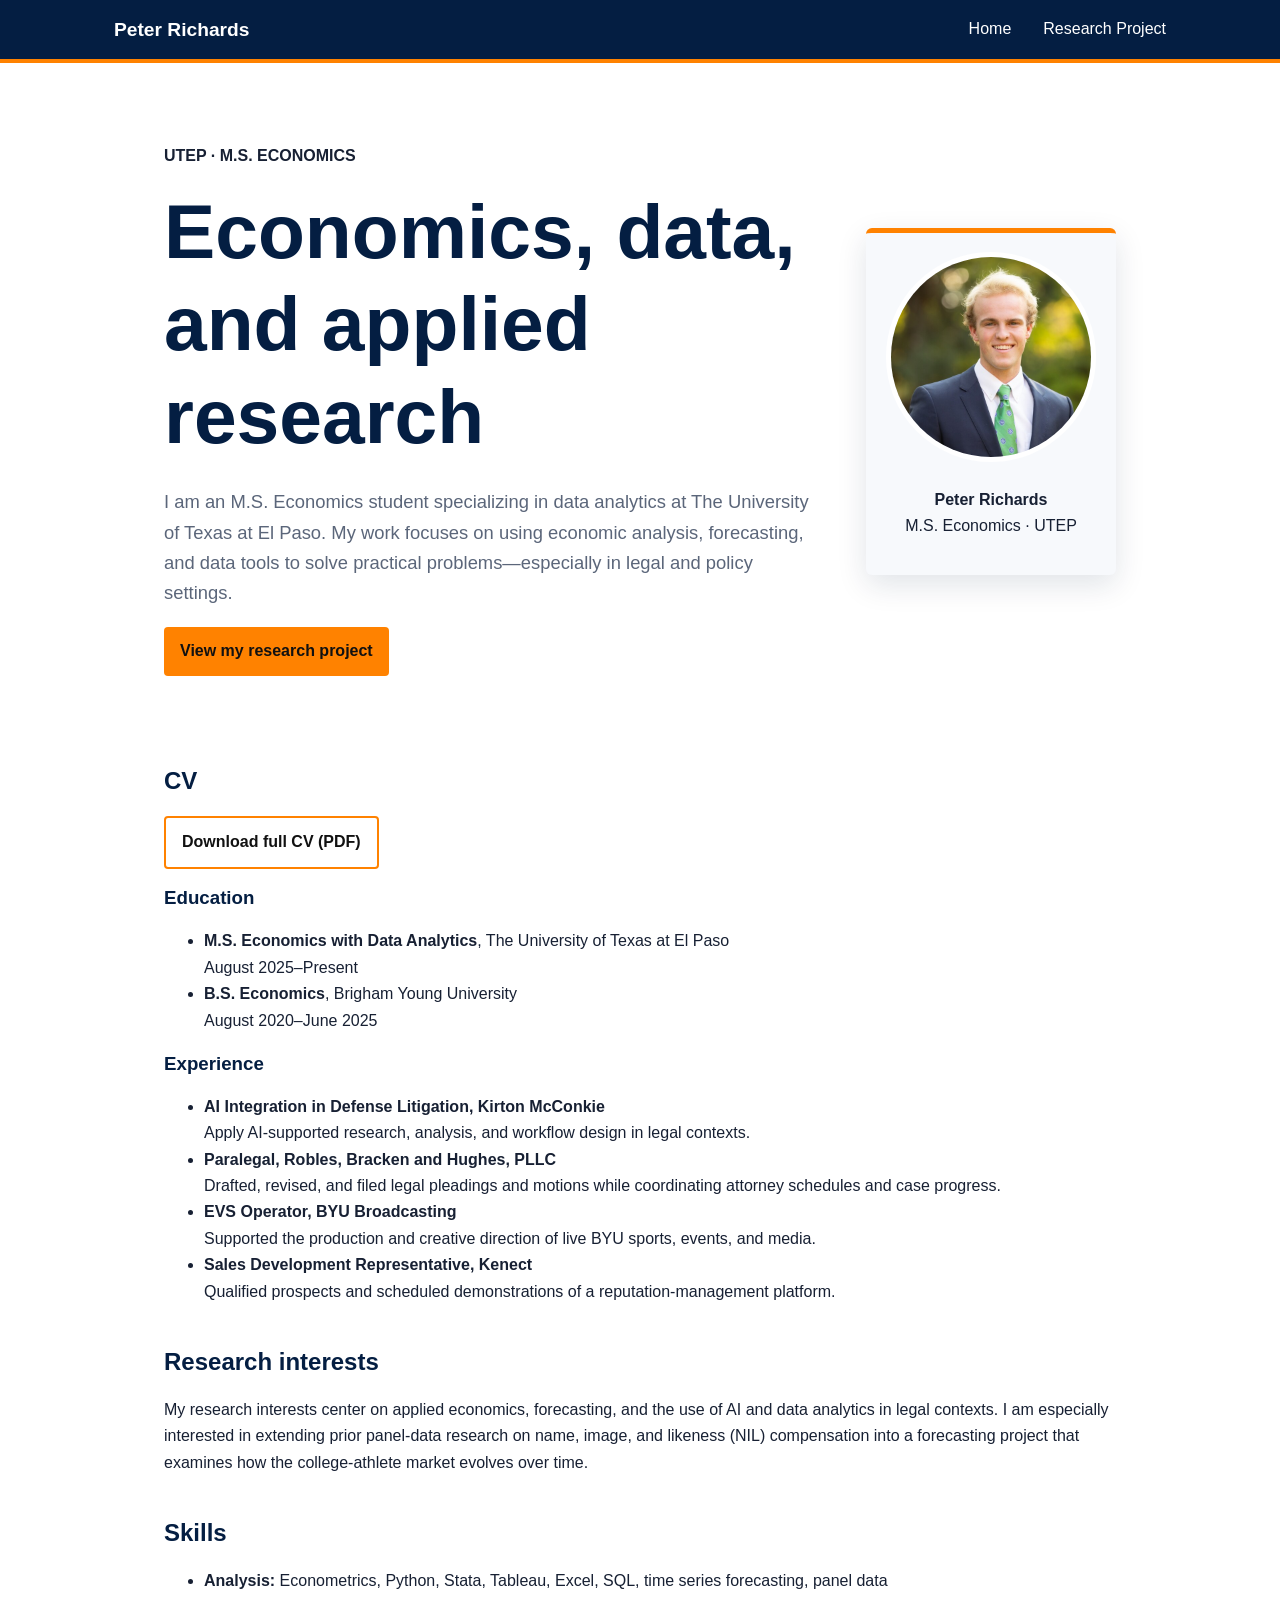
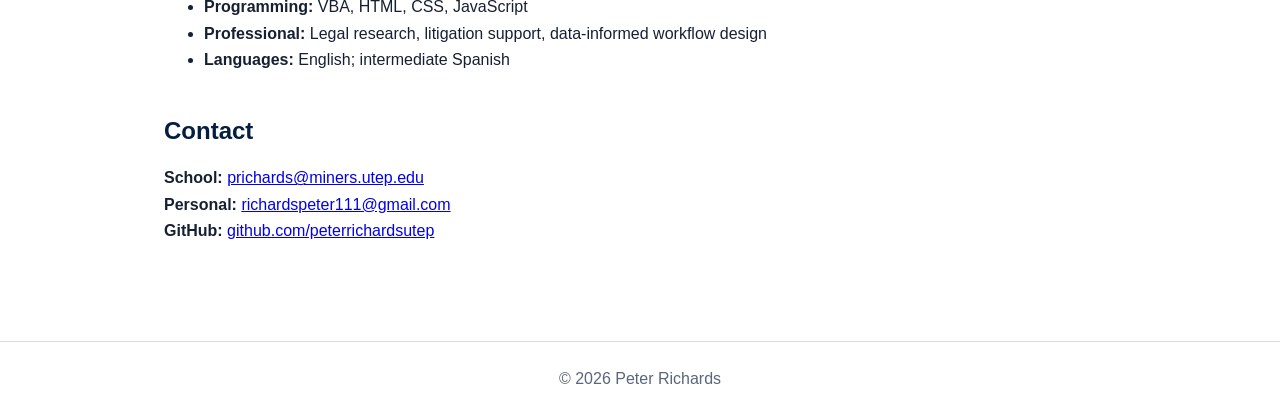
==== docs/index.html @ de804216 "Complete ECON 5371 Lab 0 personal website" ====
<!doctype html>
<html lang="en">
<head>
  <meta charset="utf-8"><meta name="viewport" content="width=device-width,initial-scale=1">
  <title>Peter Richards | Economics &amp; Data Analytics</title>
  <meta name="description" content="Peter Richards — UTEP economics graduate student focused on forecasting, data analytics, and AI in legal contexts.">
  <link rel="icon" href="favicon.svg"><link rel="stylesheet" href="styles.css">
</head>
<body>
<nav><div class="nav"><a class="brand" href="index.html">Peter Richards</a><a href="index.html">Home</a><a href="project.html">Research Project</a></div></nav>
<main class="page">
  <section class="hero">
    <div><p><strong>UTEP · M.S. ECONOMICS</strong></p><h1>Economics, data, and applied research</h1>
    <p class="lead">I am an M.S. Economics student specializing in data analytics at The University of Texas at El Paso. My work focuses on using economic analysis, forecasting, and data tools to solve practical problems—especially in legal and policy settings.</p>
    <a class="button" href="project.html">View my research project</a></div>
    <aside class="card"><img class="headshot" src="headshot.jpg" alt="Peter Richards"><p><strong>Peter Richards</strong><br>M.S. Economics · UTEP</p></aside>
  </section>
  <h2>CV</h2><p><a class="button outline" href="cv.pdf">Download full CV (PDF)</a></p>
  <h3>Education</h3><ul><li><strong>M.S. Economics with Data Analytics</strong>, The University of Texas at El Paso<br>August 2025–Present</li><li><strong>B.S. Economics</strong>, Brigham Young University<br>August 2020–June 2025</li></ul>
  <h3>Experience</h3><ul><li><strong>AI Integration in Defense Litigation, Kirton McConkie</strong><br>Apply AI-supported research, analysis, and workflow design in legal contexts.</li><li><strong>Paralegal, Robles, Bracken and Hughes, PLLC</strong><br>Drafted, revised, and filed legal pleadings and motions while coordinating attorney schedules and case progress.</li><li><strong>EVS Operator, BYU Broadcasting</strong><br>Supported the production and creative direction of live BYU sports, events, and media.</li><li><strong>Sales Development Representative, Kenect</strong><br>Qualified prospects and scheduled demonstrations of a reputation-management platform.</li></ul>
  <h2>Research interests</h2><p>My research interests center on applied economics, forecasting, and the use of AI and data analytics in legal contexts. I am especially interested in extending prior panel-data research on name, image, and likeness (NIL) compensation into a forecasting project that examines how the college-athlete market evolves over time.</p>
  <h2>Skills</h2><ul><li><strong>Analysis:</strong> Econometrics, Python, Stata, Tableau, Excel, SQL, time series forecasting, panel data</li><li><strong>Programming:</strong> VBA, HTML, CSS, JavaScript</li><li><strong>Professional:</strong> Legal research, litigation support, data-informed workflow design</li><li><strong>Languages:</strong> English; intermediate Spanish</li></ul>
  <h2>Contact</h2><p><strong>School:</strong> <a href="mailto:prichards@miners.utep.edu">prichards@miners.utep.edu</a><br><strong>Personal:</strong> <a href="mailto:richardspeter111@gmail.com">richardspeter111@gmail.com</a><br><strong>GitHub:</strong> <a href="https://github.com/peterrichardsutep">github.com/peterrichardsutep</a></p>
</main><footer>© 2026 Peter Richards</footer>
</body></html>
---- docs/styles.css ----
:root{--blue:#041e42;--orange:#ff8200;--ink:#172033;--muted:#5b667a;--paper:#f7f9fc}*{box-sizing:border-box}body{margin:0;color:var(--ink);font-family:Arial,Helvetica,sans-serif;line-height:1.65}nav{background:var(--blue);border-bottom:4px solid var(--orange)}.nav{max-width:1100px;margin:auto;padding:.85rem 1.5rem;display:flex;gap:2rem;align-items:center}.brand{font-weight:700;font-size:1.2rem;margin-right:auto}.nav a{color:#fff;text-decoration:none}.nav a:hover{text-decoration:underline}.page{max-width:1000px;margin:auto;padding:2rem 1.5rem 5rem}h1,h2,h3{color:var(--blue);line-height:1.2}h1{font-size:2.7rem;border-bottom:3px solid var(--orange);padding-bottom:.45rem}h2{margin-top:2.7rem}.hero{display:grid;grid-template-columns:1fr 250px;gap:3rem;align-items:center;padding:2rem 0 3rem}.hero h1{font-size:clamp(2.6rem,6vw,4.8rem);border:0;margin:.4rem 0}.lead{font-size:1.15rem;color:var(--muted)}.card{background:var(--paper);border-top:5px solid var(--orange);border-radius:6px;padding:1.2rem;text-align:center;box-shadow:0 10px 30px #041e421f}.headshot{width:100%;max-width:210px;aspect-ratio:1;border-radius:50%;object-fit:cover;border:5px solid #fff}.button{display:inline-block;background:var(--orange);color:#111;padding:.7rem 1rem;border-radius:4px;text-decoration:none;font-weight:700}.button:hover{background:var(--blue);color:#fff}.outline{background:#fff;border:2px solid var(--orange)}.project{background:linear-gradient(135deg,var(--blue),#123d72);color:#fff;padding:2.4rem;border-left:8px solid var(--orange);margin:1rem 0 2rem}.project h1,.project h2,.project h3{color:#fff;border:0;margin-top:.4rem}footer{border-top:1px solid #d8dee8;color:var(--muted);padding:1.5rem;text-align:center}@media(max-width:720px){.hero{grid-template-columns:1fr}.card{max-width:270px}.nav{gap:1rem;flex-wrap:wrap}}
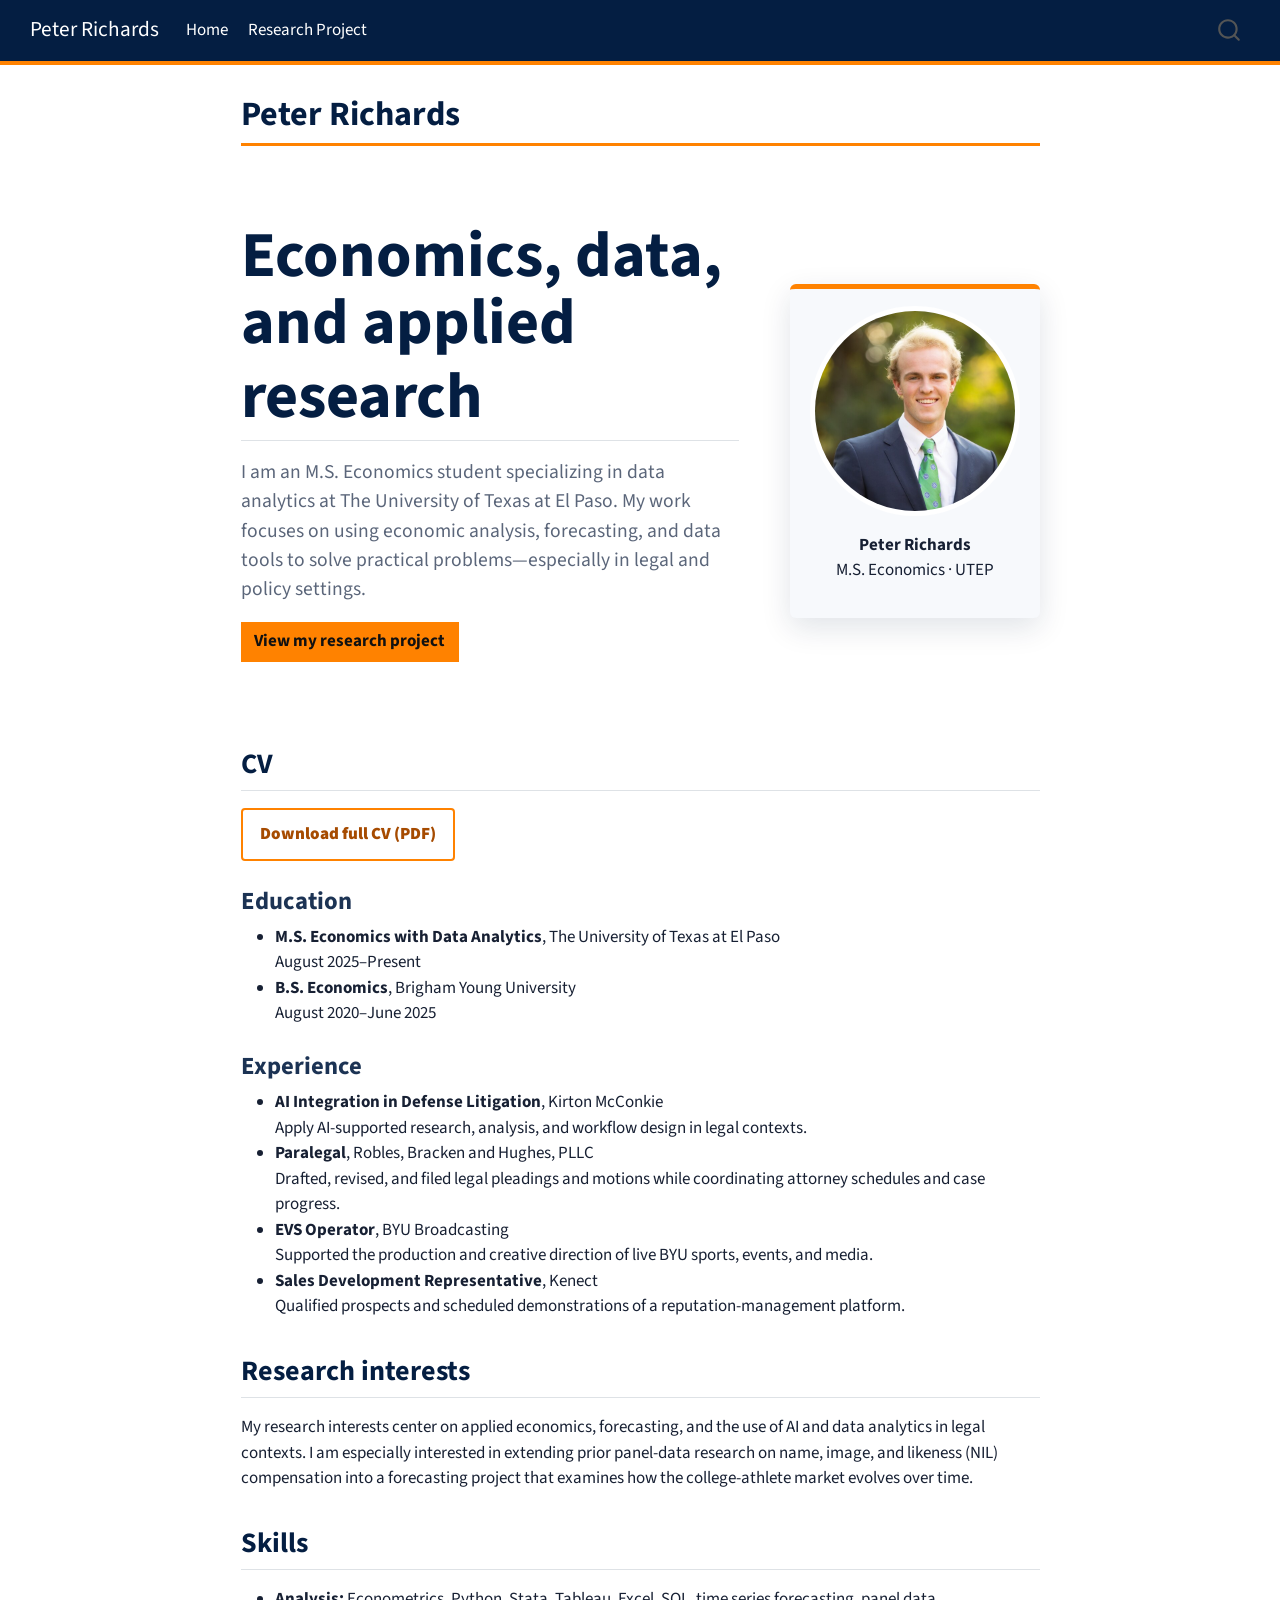
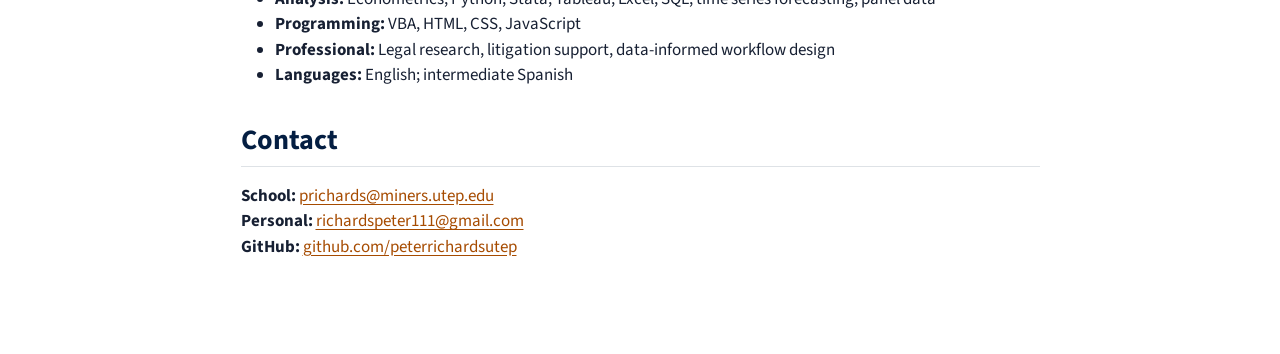
==== commit b7bbe5b4: "Render final Lab 0 website" ====
--- a/docs/index.html
+++ b/docs/index.html
@@ -1,25 +1,607 @@
-<!doctype html>
-<html lang="en">
-<head>
-  <meta charset="utf-8"><meta name="viewport" content="width=device-width,initial-scale=1">
-  <title>Peter Richards | Economics &amp; Data Analytics</title>
-  <meta name="description" content="Peter Richards — UTEP economics graduate student focused on forecasting, data analytics, and AI in legal contexts.">
-  <link rel="icon" href="favicon.svg"><link rel="stylesheet" href="styles.css">
+<!DOCTYPE html>
+<html xmlns="http://www.w3.org/1999/xhtml" lang="en" xml:lang="en"><head>
+
+<meta charset="utf-8">
+<meta name="generator" content="quarto-1.10.18">
+
+<meta name="viewport" content="width=device-width, initial-scale=1.0, user-scalable=yes">
+
+
+<title>Peter Richards | Economics &amp; Data Analytics – Peter Richards</title>
+<style>
+/* Default styles provided by pandoc.
+** See https://pandoc.org/MANUAL.html#variables-for-html for config info.
+*/
+span.smallcaps{font-variant: small-caps;}
+div.columns{display: flex; gap: 1.5em;}
+div.column{flex: auto;}
+@media screen {
+div.columns{gap: min(4vw, 1.5em);}
+div.column{overflow-x: auto;}
+}
+div.hanging-indent{margin-left: 1.5em; text-indent: -1.5em;}
+ul.task-list{list-style: none;}
+ul.task-list li input[type="checkbox"] {
+  width: 0.8em;
+  margin: 0 0.8em 0.2em -1em; /* quarto-specific, see https://github.com/quarto-dev/quarto-cli/issues/4556 */ 
+  vertical-align: middle;
+}
+</style>
+
+
+<script src="site_libs/quarto-nav/quarto-nav.js"></script>
+<script src="site_libs/quarto-nav/headroom.min.js"></script>
+<script src="site_libs/clipboard/clipboard.min.js"></script>
+<script src="site_libs/quarto-search/autocomplete.umd.js"></script>
+<script src="site_libs/quarto-search/fuse.min.js"></script>
+<script src="site_libs/quarto-search/quarto-search.js"></script>
+<meta name="quarto:offset" content="./">
+<link href="./images/favicon.svg" rel="icon" type="image/svg+xml">
+<script src="site_libs/quarto-html/quarto.js" type="module"></script>
+<script src="site_libs/quarto-html/tabsets/tabsets.js" type="module"></script>
+<script src="site_libs/quarto-html/popper.min.js"></script>
+<script src="site_libs/quarto-html/tippy.umd.min.js"></script>
+<script src="site_libs/quarto-html/anchor.min.js"></script>
+<link href="site_libs/quarto-html/tippy.css" rel="stylesheet">
+<link href="site_libs/quarto-html/quarto-syntax-highlighting-64a204ab8560d761af7679ceaba22944.css" rel="stylesheet" id="quarto-text-highlighting-styles">
+<script src="site_libs/bootstrap/bootstrap.min.js"></script>
+<link href="site_libs/bootstrap/bootstrap-icons.css" rel="stylesheet">
+<link href="site_libs/bootstrap/bootstrap-172ba59bd5e0b52282274ba0c0cc16fc.min.css" rel="stylesheet" append-hash="true" id="quarto-bootstrap" data-mode="light">
+<script id="quarto-search-options" type="application/json">{
+  "location": "navbar",
+  "copy-button": false,
+  "collapse-after": 3,
+  "panel-placement": "end",
+  "type": "overlay",
+  "limit": 50,
+  "keyboard-shortcut": [
+    "f",
+    "/",
+    "s"
+  ],
+  "show-item-context": false,
+  "language": {
+    "search-no-results-text": "No results",
+    "search-matching-documents-text": "matching documents",
+    "search-copy-link-title": "Copy link to search",
+    "search-hide-matches-text": "Hide additional matches",
+    "search-more-match-text": "more match in this document",
+    "search-more-matches-text": "more matches in this document",
+    "search-clear-button-title": "Clear",
+    "search-text-placeholder": "",
+    "search-detached-cancel-button-title": "Cancel",
+    "search-submit-button-title": "Submit",
+    "search-label": "Search"
+  }
+}</script>
+
+
+<link rel="stylesheet" href="styles.css">
 </head>
-<body>
-<nav><div class="nav"><a class="brand" href="index.html">Peter Richards</a><a href="index.html">Home</a><a href="project.html">Research Project</a></div></nav>
-<main class="page">
-  <section class="hero">
-    <div><p><strong>UTEP · M.S. ECONOMICS</strong></p><h1>Economics, data, and applied research</h1>
-    <p class="lead">I am an M.S. Economics student specializing in data analytics at The University of Texas at El Paso. My work focuses on using economic analysis, forecasting, and data tools to solve practical problems—especially in legal and policy settings.</p>
-    <a class="button" href="project.html">View my research project</a></div>
-    <aside class="card"><img class="headshot" src="headshot.jpg" alt="Peter Richards"><p><strong>Peter Richards</strong><br>M.S. Economics · UTEP</p></aside>
-  </section>
-  <h2>CV</h2><p><a class="button outline" href="cv.pdf">Download full CV (PDF)</a></p>
-  <h3>Education</h3><ul><li><strong>M.S. Economics with Data Analytics</strong>, The University of Texas at El Paso<br>August 2025–Present</li><li><strong>B.S. Economics</strong>, Brigham Young University<br>August 2020–June 2025</li></ul>
-  <h3>Experience</h3><ul><li><strong>AI Integration in Defense Litigation, Kirton McConkie</strong><br>Apply AI-supported research, analysis, and workflow design in legal contexts.</li><li><strong>Paralegal, Robles, Bracken and Hughes, PLLC</strong><br>Drafted, revised, and filed legal pleadings and motions while coordinating attorney schedules and case progress.</li><li><strong>EVS Operator, BYU Broadcasting</strong><br>Supported the production and creative direction of live BYU sports, events, and media.</li><li><strong>Sales Development Representative, Kenect</strong><br>Qualified prospects and scheduled demonstrations of a reputation-management platform.</li></ul>
-  <h2>Research interests</h2><p>My research interests center on applied economics, forecasting, and the use of AI and data analytics in legal contexts. I am especially interested in extending prior panel-data research on name, image, and likeness (NIL) compensation into a forecasting project that examines how the college-athlete market evolves over time.</p>
-  <h2>Skills</h2><ul><li><strong>Analysis:</strong> Econometrics, Python, Stata, Tableau, Excel, SQL, time series forecasting, panel data</li><li><strong>Programming:</strong> VBA, HTML, CSS, JavaScript</li><li><strong>Professional:</strong> Legal research, litigation support, data-informed workflow design</li><li><strong>Languages:</strong> English; intermediate Spanish</li></ul>
-  <h2>Contact</h2><p><strong>School:</strong> <a href="mailto:prichards@miners.utep.edu">prichards@miners.utep.edu</a><br><strong>Personal:</strong> <a href="mailto:richardspeter111@gmail.com">richardspeter111@gmail.com</a><br><strong>GitHub:</strong> <a href="https://github.com/peterrichardsutep">github.com/peterrichardsutep</a></p>
-</main><footer>© 2026 Peter Richards</footer>
-</body></html>
+
+<body class="nav-fixed fullcontent quarto-light">
+
+<div id="quarto-search-results"></div>
+  <header id="quarto-header" class="headroom fixed-top">
+    <nav class="navbar navbar-expand-lg " data-bs-theme="dark">
+      <div class="navbar-container container-fluid">
+      <div class="navbar-brand-container mx-auto">
+    <a class="navbar-brand" href="./index.html">
+    <span class="navbar-title">Peter Richards</span>
+    </a>
+  </div>
+            <div id="quarto-search" class="" title="Search"></div>
+          <button class="navbar-toggler" type="button" data-bs-toggle="collapse" data-bs-target="#navbarCollapse" aria-controls="navbarCollapse" role="menu" aria-expanded="false" aria-label="Toggle navigation" onclick="if (window.quartoToggleHeadroom) { window.quartoToggleHeadroom(); }">
+  <span class="navbar-toggler-icon"></span>
+</button>
+          <div class="collapse navbar-collapse" id="navbarCollapse">
+            <ul class="navbar-nav navbar-nav-scroll me-auto">
+  <li class="nav-item">
+    <a class="nav-link active" href="./index.html" aria-current="page"> 
+<span class="menu-text">Home</span></a>
+  </li>  
+  <li class="nav-item">
+    <a class="nav-link" href="./project.html"> 
+<span class="menu-text">Research Project</span></a>
+  </li>  
+</ul>
+          </div> <!-- /navcollapse -->
+            <div class="quarto-navbar-tools">
+</div>
+      </div> <!-- /container-fluid -->
+    </nav>
+</header>
+<!-- content -->
+<div id="quarto-content" class="quarto-container page-columns page-rows-contents page-layout-article page-navbar">
+<!-- sidebar -->
+<!-- margin-sidebar -->
+    
+<!-- main -->
+<main class="content" id="quarto-document-content">
+
+<header id="title-block-header" class="quarto-title-block default">
+<div class="quarto-title">
+<h1 class="title">Peter Richards</h1>
+</div>
+
+
+
+<div class="quarto-title-meta">
+
+    
+  
+    
+  </div>
+  
+
+
+</header>
+
+
+<div class="hero">
+<section id="economics-data-and-applied-research" class="level2 hero-copy">
+<h2 class="anchored" data-anchor-id="economics-data-and-applied-research">Economics, data, and applied research</h2>
+<p>I am an M.S. Economics student specializing in data analytics at The University of Texas at El Paso. My work focuses on using economic analysis, forecasting, and data tools to solve practical problems—especially in legal and policy settings.</p>
+<p><a href="./project.html" class="btn btn-primary">View my research project</a></p>
+</section>
+<div class="profile-card">
+<p><img src="images/headshot.jpg" class="headshot img-fluid"></p>
+<p><strong>Peter Richards</strong><br>
+M.S. Economics · UTEP</p>
+</div>
+</div>
+<section id="cv" class="level2">
+<h2 class="anchored" data-anchor-id="cv">CV</h2>
+<p><a href="files/cv.pdf" class="cv-link"><strong>Download full CV (PDF)</strong></a></p>
+<section id="education" class="level3">
+<h3 class="anchored" data-anchor-id="education">Education</h3>
+<ul>
+<li><strong>M.S. Economics with Data Analytics</strong>, The University of Texas at El Paso<br>
+August 2025–Present</li>
+<li><strong>B.S. Economics</strong>, Brigham Young University<br>
+August 2020–June 2025</li>
+</ul>
+</section>
+<section id="experience" class="level3">
+<h3 class="anchored" data-anchor-id="experience">Experience</h3>
+<ul>
+<li><strong>AI Integration in Defense Litigation</strong>, Kirton McConkie<br>
+Apply AI-supported research, analysis, and workflow design in legal contexts.</li>
+<li><strong>Paralegal</strong>, Robles, Bracken and Hughes, PLLC<br>
+Drafted, revised, and filed legal pleadings and motions while coordinating attorney schedules and case progress.</li>
+<li><strong>EVS Operator</strong>, BYU Broadcasting<br>
+Supported the production and creative direction of live BYU sports, events, and media.</li>
+<li><strong>Sales Development Representative</strong>, Kenect<br>
+Qualified prospects and scheduled demonstrations of a reputation-management platform.</li>
+</ul>
+</section>
+</section>
+<section id="research-interests" class="level2">
+<h2 class="anchored" data-anchor-id="research-interests">Research interests</h2>
+<p>My research interests center on applied economics, forecasting, and the use of AI and data analytics in legal contexts. I am especially interested in extending prior panel-data research on name, image, and likeness (NIL) compensation into a forecasting project that examines how the college-athlete market evolves over time.</p>
+</section>
+<section id="skills" class="level2">
+<h2 class="anchored" data-anchor-id="skills">Skills</h2>
+<ul>
+<li><strong>Analysis:</strong> Econometrics, Python, Stata, Tableau, Excel, SQL, time series forecasting, panel data</li>
+<li><strong>Programming:</strong> VBA, HTML, CSS, JavaScript</li>
+<li><strong>Professional:</strong> Legal research, litigation support, data-informed workflow design</li>
+<li><strong>Languages:</strong> English; intermediate Spanish</li>
+</ul>
+</section>
+<section id="contact" class="level2">
+<h2 class="anchored" data-anchor-id="contact">Contact</h2>
+<p><strong>School:</strong> <a href="mailto:prichards@miners.utep.edu">prichards@miners.utep.edu</a><br>
+<strong>Personal:</strong> <a href="mailto:richardspeter111@gmail.com">richardspeter111@gmail.com</a><br>
+<strong>GitHub:</strong> <a href="https://github.com/peterrichardsutep">github.com/peterrichardsutep</a></p>
+
+
+</section>
+
+</main> <!-- /main -->
+<script id="quarto-html-after-body" type="application/javascript">
+  window.document.addEventListener("DOMContentLoaded", function (event) {
+    const icon = "";
+    const anchorJS = new window.AnchorJS();
+    anchorJS.options = {
+      placement: 'right',
+      icon: icon
+    };
+    anchorJS.add('.anchored');
+    const isCodeAnnotation = (el) => {
+      for (const clz of el.classList) {
+        if (clz.startsWith('code-annotation-')) {                     
+          return true;
+        }
+      }
+      return false;
+    }
+    const onCopySuccess = function(e) {
+      // button target
+      const button = e.trigger;
+      // don't keep focus
+      button.blur();
+      // flash "checked"
+      button.classList.add('code-copy-button-checked');
+      var currentTitle = button.getAttribute("title");
+      button.setAttribute("title", "Copied!");
+      let tooltip;
+      if (window.bootstrap) {
+        button.setAttribute("data-bs-toggle", "tooltip");
+        button.setAttribute("data-bs-placement", "left");
+        button.setAttribute("data-bs-title", "Copied!");
+        tooltip = new bootstrap.Tooltip(button, 
+          { trigger: "manual", 
+            customClass: "code-copy-button-tooltip",
+            offset: [0, -8]});
+        tooltip.show();    
+      }
+      setTimeout(function() {
+        if (tooltip) {
+          tooltip.hide();
+          button.removeAttribute("data-bs-title");
+          button.removeAttribute("data-bs-toggle");
+          button.removeAttribute("data-bs-placement");
+        }
+        button.setAttribute("title", currentTitle);
+        button.classList.remove('code-copy-button-checked');
+      }, 1000);
+      // clear code selection
+      e.clearSelection();
+    }
+    const getTextToCopy = function(trigger) {
+      const outerScaffold = trigger.parentElement.cloneNode(true);
+      const codeEl = outerScaffold.querySelector('code');
+      for (const childEl of codeEl.children) {
+        if (isCodeAnnotation(childEl)) {
+          childEl.remove();
+        }
+      }
+      return codeEl.innerText;
+    }
+    const clipboard = new window.ClipboardJS('.code-copy-button:not([data-in-quarto-modal])', {
+      text: getTextToCopy
+    });
+    clipboard.on('success', onCopySuccess);
+    if (window.document.getElementById('quarto-embedded-source-code-modal')) {
+      const clipboardModal = new window.ClipboardJS('.code-copy-button[data-in-quarto-modal]', {
+        text: getTextToCopy,
+        container: window.document.getElementById('quarto-embedded-source-code-modal')
+      });
+      clipboardModal.on('success', onCopySuccess);
+    }
+      var localhostRegex = new RegExp(/^(?:http|https):\/\/localhost\:?[0-9]*\//);
+      var mailtoRegex = new RegExp(/^mailto:/);
+        var filterRegex = new RegExp('/' + window.location.host + '/');
+      var isInternal = (href) => {
+          return filterRegex.test(href) || localhostRegex.test(href) || mailtoRegex.test(href);
+      }
+      // Inspect non-navigation links and adorn them if external
+     var links = window.document.querySelectorAll('a[href]:not(.nav-link):not(.navbar-brand):not(.toc-action):not(.sidebar-link):not(.sidebar-item-toggle):not(.pagination-link):not(.no-external):not([aria-hidden]):not(.dropdown-item):not(.quarto-navigation-tool):not(.about-link)');
+      for (var i=0; i<links.length; i++) {
+        const link = links[i];
+        if (!isInternal(link.href)) {
+          // undo the damage that might have been done by quarto-nav.js in the case of
+          // links that we want to consider external
+          if (link.dataset.originalHref !== undefined) {
+            link.href = link.dataset.originalHref;
+          }
+        }
+      }
+    function tippyHover(el, contentFn, onTriggerFn, onUntriggerFn) {
+      const config = {
+        allowHTML: true,
+        maxWidth: 500,
+        delay: 100,
+        arrow: false,
+        appendTo: function(el) {
+            return el.parentElement;
+        },
+        interactive: true,
+        interactiveBorder: 10,
+        theme: 'quarto',
+        placement: 'bottom-start',
+      };
+      if (contentFn) {
+        config.content = contentFn;
+      }
+      if (onTriggerFn) {
+        config.onTrigger = onTriggerFn;
+      }
+      if (onUntriggerFn) {
+        config.onUntrigger = onUntriggerFn;
+      }
+      window.tippy(el, config); 
+    }
+    const noterefs = window.document.querySelectorAll('a[role="doc-noteref"]');
+    for (var i=0; i<noterefs.length; i++) {
+      const ref = noterefs[i];
+      tippyHover(ref, function() {
+        // use id or data attribute instead here
+        let href = ref.getAttribute('data-footnote-href') || ref.getAttribute('href');
+        try { href = new URL(href).hash; } catch {}
+        const id = href.replace(/^#\/?/, "");
+        const note = window.document.getElementById(id);
+        if (note) {
+          return note.innerHTML;
+        } else {
+          return "";
+        }
+      });
+    }
+    const xrefs = window.document.querySelectorAll('a.quarto-xref');
+    const processXRef = (id, note) => {
+      // Strip column container classes
+      const stripColumnClz = (el) => {
+        el.classList.remove("page-full", "page-columns");
+        if (el.children) {
+          for (const child of el.children) {
+            stripColumnClz(child);
+          }
+        }
+      }
+      stripColumnClz(note)
+      if (id === null || id.startsWith('sec-')) {
+        // Special case sections, only their first couple elements
+        const container = document.createElement("div");
+        if (note.children && note.children.length > 2) {
+          container.appendChild(note.children[0].cloneNode(true));
+          for (let i = 1; i < note.children.length; i++) {
+            const child = note.children[i];
+            if (child.tagName === "P" && child.innerText === "") {
+              continue;
+            } else {
+              container.appendChild(child.cloneNode(true));
+              break;
+            }
+          }
+          if (window.Quarto?.typesetMath) {
+            window.Quarto.typesetMath(container);
+          }
+          return container.innerHTML
+        } else {
+          if (window.Quarto?.typesetMath) {
+            window.Quarto.typesetMath(note);
+          }
+          return note.innerHTML;
+        }
+      } else {
+        // Remove any anchor links if they are present
+        const anchorLink = note.querySelector('a.anchorjs-link');
+        if (anchorLink) {
+          anchorLink.remove();
+        }
+        if (window.Quarto?.typesetMath) {
+          window.Quarto.typesetMath(note);
+        }
+        if (note.classList.contains("callout")) {
+          return note.outerHTML;
+        } else {
+          return note.innerHTML;
+        }
+      }
+    }
+    for (var i=0; i<xrefs.length; i++) {
+      const xref = xrefs[i];
+      tippyHover(xref, undefined, function(instance) {
+        instance.disable();
+        let url = xref.getAttribute('href');
+        let hash = undefined; 
+        if (url.startsWith('#')) {
+          hash = url;
+        } else {
+          try { hash = new URL(url).hash; } catch {}
+        }
+        if (hash) {
+          const id = hash.replace(/^#\/?/, "");
+          const note = window.document.getElementById(id);
+          if (note !== null) {
+            try {
+              const html = processXRef(id, note.cloneNode(true));
+              instance.setContent(html);
+            } finally {
+              instance.enable();
+              instance.show();
+            }
+          } else {
+            // See if we can fetch this
+            fetch(url.split('#')[0])
+            .then(res => res.text())
+            .then(html => {
+              const parser = new DOMParser();
+              const htmlDoc = parser.parseFromString(html, "text/html");
+              const note = htmlDoc.getElementById(id);
+              if (note !== null) {
+                const html = processXRef(id, note);
+                instance.setContent(html);
+              } 
+            }).finally(() => {
+              instance.enable();
+              instance.show();
+            });
+          }
+        } else {
+          // See if we can fetch a full url (with no hash to target)
+          // This is a special case and we should probably do some content thinning / targeting
+          fetch(url)
+          .then(res => res.text())
+          .then(html => {
+            const parser = new DOMParser();
+            const htmlDoc = parser.parseFromString(html, "text/html");
+            const note = htmlDoc.querySelector('main.content');
+            if (note !== null) {
+              // This should only happen for chapter cross references
+              // (since there is no id in the URL)
+              // remove the first header
+              if (note.children.length > 0 && note.children[0].tagName === "HEADER") {
+                note.children[0].remove();
+              }
+              const html = processXRef(null, note);
+              instance.setContent(html);
+            } 
+          }).finally(() => {
+            instance.enable();
+            instance.show();
+          });
+        }
+      }, function(instance) {
+      });
+    }
+        let selectedAnnoteEl;
+        const selectorForAnnotation = ( cell, annotation) => {
+          let cellAttr = 'data-code-cell="' + cell + '"';
+          let lineAttr = 'data-code-annotation="' +  annotation + '"';
+          const selector = 'span[' + cellAttr + '][' + lineAttr + ']';
+          return selector;
+        }
+        const selectCodeLines = (annoteEl) => {
+          const doc = window.document;
+          const targetCell = annoteEl.getAttribute("data-target-cell");
+          const targetAnnotation = annoteEl.getAttribute("data-target-annotation");
+          const annoteSpan = window.document.querySelector(selectorForAnnotation(targetCell, targetAnnotation));
+          const lines = annoteSpan.getAttribute("data-code-lines").split(",");
+          const lineIds = lines.map((line) => {
+            return targetCell + "-" + line;
+          })
+          let top = null;
+          let height = null;
+          let parent = null;
+          if (lineIds.length > 0) {
+              //compute the position of the single el (top and bottom and make a div)
+              const el = window.document.getElementById(lineIds[0]);
+              top = el.offsetTop;
+              height = el.offsetHeight;
+              parent = el.parentElement.parentElement;
+            if (lineIds.length > 1) {
+              const lastEl = window.document.getElementById(lineIds[lineIds.length - 1]);
+              const bottom = lastEl.offsetTop + lastEl.offsetHeight;
+              height = bottom - top;
+            }
+            if (top !== null && height !== null && parent !== null) {
+              // cook up a div (if necessary) and position it 
+              let div = window.document.getElementById("code-annotation-line-highlight");
+              if (div === null) {
+                div = window.document.createElement("div");
+                div.setAttribute("id", "code-annotation-line-highlight");
+                div.style.position = 'absolute';
+                parent.appendChild(div);
+              }
+              div.style.top = top - 2 + "px";
+              div.style.height = height + 4 + "px";
+              div.style.left = 0;
+              let gutterDiv = window.document.getElementById("code-annotation-line-highlight-gutter");
+              if (gutterDiv === null) {
+                gutterDiv = window.document.createElement("div");
+                gutterDiv.setAttribute("id", "code-annotation-line-highlight-gutter");
+                gutterDiv.style.position = 'absolute';
+                const codeCell = window.document.getElementById(targetCell);
+                const gutter = codeCell.querySelector('.code-annotation-gutter');
+                gutter.appendChild(gutterDiv);
+              }
+              gutterDiv.style.top = top - 2 + "px";
+              gutterDiv.style.height = height + 4 + "px";
+            }
+            selectedAnnoteEl = annoteEl;
+          }
+        };
+        const unselectCodeLines = () => {
+          const elementsIds = ["code-annotation-line-highlight", "code-annotation-line-highlight-gutter"];
+          elementsIds.forEach((elId) => {
+            const div = window.document.getElementById(elId);
+            if (div) {
+              div.remove();
+            }
+          });
+          selectedAnnoteEl = undefined;
+        };
+          // Handle positioning of the toggle
+      window.addEventListener(
+        "resize",
+        throttle(() => {
+          elRect = undefined;
+          if (selectedAnnoteEl) {
+            selectCodeLines(selectedAnnoteEl);
+          }
+        }, 10)
+      );
+      function throttle(fn, ms) {
+      let throttle = false;
+      let timer;
+        return (...args) => {
+          if(!throttle) { // first call gets through
+              fn.apply(this, args);
+              throttle = true;
+          } else { // all the others get throttled
+              if(timer) clearTimeout(timer); // cancel #2
+              timer = setTimeout(() => {
+                fn.apply(this, args);
+                timer = throttle = false;
+              }, ms);
+          }
+        };
+      }
+        // Attach click handler to the DT
+        const annoteDls = window.document.querySelectorAll('dt[data-target-cell]');
+        for (const annoteDlNode of annoteDls) {
+          annoteDlNode.addEventListener('click', (event) => {
+            const clickedEl = event.target;
+            if (clickedEl !== selectedAnnoteEl) {
+              unselectCodeLines();
+              const activeEl = window.document.querySelector('dt[data-target-cell].code-annotation-active');
+              if (activeEl) {
+                activeEl.classList.remove('code-annotation-active');
+              }
+              selectCodeLines(clickedEl);
+              clickedEl.classList.add('code-annotation-active');
+            } else {
+              // Unselect the line
+              unselectCodeLines();
+              clickedEl.classList.remove('code-annotation-active');
+            }
+          });
+        }
+    const findCites = (el) => {
+      const parentEl = el.parentElement;
+      if (parentEl) {
+        const cites = parentEl.dataset.cites;
+        if (cites) {
+          return {
+            el,
+            cites: cites.split(' ')
+          };
+        } else {
+          return findCites(el.parentElement)
+        }
+      } else {
+        return undefined;
+      }
+    };
+    var bibliorefs = window.document.querySelectorAll('a[role="doc-biblioref"]');
+    for (var i=0; i<bibliorefs.length; i++) {
+      const ref = bibliorefs[i];
+      const citeInfo = findCites(ref);
+      if (citeInfo) {
+        tippyHover(citeInfo.el, function() {
+          var popup = window.document.createElement('div');
+          citeInfo.cites.forEach(function(cite) {
+            var citeDiv = window.document.createElement('div');
+            citeDiv.classList.add('hanging-indent');
+            citeDiv.classList.add('csl-entry');
+            var biblioDiv = window.document.getElementById('ref-' + cite);
+            if (biblioDiv) {
+              citeDiv.innerHTML = biblioDiv.innerHTML;
+            }
+            popup.appendChild(citeDiv);
+          });
+          return popup.innerHTML;
+        });
+      }
+    }
+  });
+  </script>
+</div> <!-- /content -->
+
+
+
+
+</body></html>
--- a/docs/site_libs/quarto-html/tippy.css
+++ b/docs/site_libs/quarto-html/tippy.css
@@ -0,0 +1 @@
+.tippy-box[data-animation=fade][data-state=hidden]{opacity:0}[data-tippy-root]{max-width:calc(100vw - 10px)}.tippy-box{position:relative;background-color:#333;color:#fff;border-radius:4px;font-size:14px;line-height:1.4;white-space:normal;outline:0;transition-property:transform,visibility,opacity}.tippy-box[data-placement^=top]>.tippy-arrow{bottom:0}.tippy-box[data-placement^=top]>.tippy-arrow:before{bottom:-7px;left:0;border-width:8px 8px 0;border-top-color:initial;transform-origin:center top}.tippy-box[data-placement^=bottom]>.tippy-arrow{top:0}.tippy-box[data-placement^=bottom]>.tippy-arrow:before{top:-7px;left:0;border-width:0 8px 8px;border-bottom-color:initial;transform-origin:center bottom}.tippy-box[data-placement^=left]>.tippy-arrow{right:0}.tippy-box[data-placement^=left]>.tippy-arrow:before{border-width:8px 0 8px 8px;border-left-color:initial;right:-7px;transform-origin:center left}.tippy-box[data-placement^=right]>.tippy-arrow{left:0}.tippy-box[data-placement^=right]>.tippy-arrow:before{left:-7px;border-width:8px 8px 8px 0;border-right-color:initial;transform-origin:center right}.tippy-box[data-inertia][data-state=visible]{transition-timing-function:cubic-bezier(.54,1.5,.38,1.11)}.tippy-arrow{width:16px;height:16px;color:#333}.tippy-arrow:before{content:"";position:absolute;border-color:transparent;border-style:solid}.tippy-content{position:relative;padding:5px 9px;z-index:1}
--- a/docs/site_libs/quarto-html/quarto-syntax-highlighting-64a204ab8560d761af7679ceaba22944.css
+++ b/docs/site_libs/quarto-html/quarto-syntax-highlighting-64a204ab8560d761af7679ceaba22944.css
@@ -0,0 +1,236 @@
+/* quarto syntax highlight colors */
+:root {
+  --quarto-hl-ot-color: #003B4F;
+  --quarto-hl-at-color: #657422;
+  --quarto-hl-ss-color: #20794D;
+  --quarto-hl-an-color: #5E5E5E;
+  --quarto-hl-fu-color: #4758AB;
+  --quarto-hl-st-color: #20794D;
+  --quarto-hl-cf-color: #003B4F;
+  --quarto-hl-op-color: #5E5E5E;
+  --quarto-hl-er-color: #AD0000;
+  --quarto-hl-bn-color: #AD0000;
+  --quarto-hl-al-color: #AD0000;
+  --quarto-hl-va-color: #111111;
+  --quarto-hl-bu-color: inherit;
+  --quarto-hl-ex-color: inherit;
+  --quarto-hl-pp-color: #AD0000;
+  --quarto-hl-in-color: #5E5E5E;
+  --quarto-hl-vs-color: #20794D;
+  --quarto-hl-wa-color: #5E5E5E;
+  --quarto-hl-do-color: #5E5E5E;
+  --quarto-hl-im-color: #00769E;
+  --quarto-hl-ch-color: #20794D;
+  --quarto-hl-dt-color: #AD0000;
+  --quarto-hl-fl-color: #AD0000;
+  --quarto-hl-co-color: #5E5E5E;
+  --quarto-hl-cv-color: #5E5E5E;
+  --quarto-hl-cn-color: #8f5902;
+  --quarto-hl-sc-color: #5E5E5E;
+  --quarto-hl-dv-color: #AD0000;
+  --quarto-hl-kw-color: #003B4F;
+}
+
+/* other quarto variables */
+:root {
+  --quarto-font-monospace: SFMono-Regular, Menlo, Monaco, Consolas, "Liberation Mono", "Courier New", monospace;
+}
+
+/* syntax highlight based on Pandoc's rules */
+pre > code.sourceCode > span {
+  color: #003B4F;
+}
+
+code.sourceCode > span {
+  color: #003B4F;
+}
+
+div.sourceCode,
+div.sourceCode pre.sourceCode {
+  color: #003B4F;
+}
+
+/* Normal */
+code span {
+  color: #003B4F;
+}
+
+/* Alert */
+code span.al {
+  color: #AD0000;
+  font-style: inherit;
+}
+
+/* Annotation */
+code span.an {
+  color: #5E5E5E;
+  font-style: inherit;
+}
+
+/* Attribute */
+code span.at {
+  color: #657422;
+  font-style: inherit;
+}
+
+/* BaseN */
+code span.bn {
+  color: #AD0000;
+  font-style: inherit;
+}
+
+/* BuiltIn */
+code span.bu {
+  font-style: inherit;
+}
+
+/* ControlFlow */
+code span.cf {
+  color: #003B4F;
+  font-weight: bold;
+  font-style: inherit;
+}
+
+/* Char */
+code span.ch {
+  color: #20794D;
+  font-style: inherit;
+}
+
+/* Constant */
+code span.cn {
+  color: #8f5902;
+  font-style: inherit;
+}
+
+/* Comment */
+code span.co {
+  color: #5E5E5E;
+  font-style: inherit;
+}
+
+/* CommentVar */
+code span.cv {
+  color: #5E5E5E;
+  font-style: italic;
+}
+
+/* Documentation */
+code span.do {
+  color: #5E5E5E;
+  font-style: italic;
+}
+
+/* DataType */
+code span.dt {
+  color: #AD0000;
+  font-style: inherit;
+}
+
+/* DecVal */
+code span.dv {
+  color: #AD0000;
+  font-style: inherit;
+}
+
+/* Error */
+code span.er {
+  color: #AD0000;
+  font-style: inherit;
+}
+
+/* Extension */
+code span.ex {
+  font-style: inherit;
+}
+
+/* Float */
+code span.fl {
+  color: #AD0000;
+  font-style: inherit;
+}
+
+/* Function */
+code span.fu {
+  color: #4758AB;
+  font-style: inherit;
+}
+
+/* Import */
+code span.im {
+  color: #00769E;
+  font-style: inherit;
+}
+
+/* Information */
+code span.in {
+  color: #5E5E5E;
+  font-style: inherit;
+}
+
+/* Keyword */
+code span.kw {
+  color: #003B4F;
+  font-weight: bold;
+  font-style: inherit;
+}
+
+/* Operator */
+code span.op {
+  color: #5E5E5E;
+  font-style: inherit;
+}
+
+/* Other */
+code span.ot {
+  color: #003B4F;
+  font-style: inherit;
+}
+
+/* Preprocessor */
+code span.pp {
+  color: #AD0000;
+  font-style: inherit;
+}
+
+/* SpecialChar */
+code span.sc {
+  color: #5E5E5E;
+  font-style: inherit;
+}
+
+/* SpecialString */
+code span.ss {
+  color: #20794D;
+  font-style: inherit;
+}
+
+/* String */
+code span.st {
+  color: #20794D;
+  font-style: inherit;
+}
+
+/* Variable */
+code span.va {
+  color: #111111;
+  font-style: inherit;
+}
+
+/* VerbatimString */
+code span.vs {
+  color: #20794D;
+  font-style: inherit;
+}
+
+/* Warning */
+code span.wa {
+  color: #5E5E5E;
+  font-style: italic;
+}
+
+.prevent-inlining {
+  content: "</";
+}
+
+/*# sourceMappingURL=9d8d5bb603a83b8298b89080a598c93b.css.map */
--- a/docs/styles.css
+++ b/docs/styles.css
@@ -1 +1,26 @@
-:root{--blue:#041e42;--orange:#ff8200;--ink:#172033;--muted:#5b667a;--paper:#f7f9fc}*{box-sizing:border-box}body{margin:0;color:var(--ink);font-family:Arial,Helvetica,sans-serif;line-height:1.65}nav{background:var(--blue);border-bottom:4px solid var(--orange)}.nav{max-width:1100px;margin:auto;padding:.85rem 1.5rem;display:flex;gap:2rem;align-items:center}.brand{font-weight:700;font-size:1.2rem;margin-right:auto}.nav a{color:#fff;text-decoration:none}.nav a:hover{text-decoration:underline}.page{max-width:1000px;margin:auto;padding:2rem 1.5rem 5rem}h1,h2,h3{color:var(--blue);line-height:1.2}h1{font-size:2.7rem;border-bottom:3px solid var(--orange);padding-bottom:.45rem}h2{margin-top:2.7rem}.hero{display:grid;grid-template-columns:1fr 250px;gap:3rem;align-items:center;padding:2rem 0 3rem}.hero h1{font-size:clamp(2.6rem,6vw,4.8rem);border:0;margin:.4rem 0}.lead{font-size:1.15rem;color:var(--muted)}.card{background:var(--paper);border-top:5px solid var(--orange);border-radius:6px;padding:1.2rem;text-align:center;box-shadow:0 10px 30px #041e421f}.headshot{width:100%;max-width:210px;aspect-ratio:1;border-radius:50%;object-fit:cover;border:5px solid #fff}.button{display:inline-block;background:var(--orange);color:#111;padding:.7rem 1rem;border-radius:4px;text-decoration:none;font-weight:700}.button:hover{background:var(--blue);color:#fff}.outline{background:#fff;border:2px solid var(--orange)}.project{background:linear-gradient(135deg,var(--blue),#123d72);color:#fff;padding:2.4rem;border-left:8px solid var(--orange);margin:1rem 0 2rem}.project h1,.project h2,.project h3{color:#fff;border:0;margin-top:.4rem}footer{border-top:1px solid #d8dee8;color:var(--muted);padding:1.5rem;text-align:center}@media(max-width:720px){.hero{grid-template-columns:1fr}.card{max-width:270px}.nav{gap:1rem;flex-wrap:wrap}}
+:root {
+  --utep-blue: #041e42;
+  --utep-orange: #ff8200;
+  --ink: #172033;
+  --muted: #5b667a;
+  --paper: #f7f9fc;
+}
+
+body { color: var(--ink); background: white; }
+.navbar { background: var(--utep-blue) !important; border-bottom: 4px solid var(--utep-orange); }
+.navbar-brand, .navbar-nav .nav-link { color: white !important; }
+h1, h2, h3 { color: var(--utep-blue); font-weight: 700; }
+h1 { border-bottom: 3px solid var(--utep-orange); padding-bottom: .45rem; }
+a { color: #a64b00; }
+.hero { display: grid; grid-template-columns: 1fr 250px; gap: 3rem; align-items: center; padding: 3.5rem 0 4rem; }
+.hero h2 { font-size: clamp(2.3rem, 5vw, 4.5rem); line-height: 1.05; margin-top: 0; }
+.hero-copy p { color: var(--muted); font-size: 1.15rem; max-width: 760px; }
+.profile-card { background: var(--paper); border-top: 5px solid var(--utep-orange); border-radius: 6px; padding: 1rem; text-align: center; box-shadow: 0 10px 30px rgba(4,30,66,.12); }
+.headshot { width: 100%; max-width: 210px; aspect-ratio: 1 / 1; object-fit: cover; border-radius: 50%; border: 5px solid white; }
+.btn-primary { background: var(--utep-orange); border-color: var(--utep-orange); color: #111; font-weight: 700; }
+.btn-primary:hover { background: var(--utep-blue); border-color: var(--utep-blue); color: white; }
+.cv-link { display: inline-block; padding: .7rem 1rem; border: 2px solid var(--utep-orange); border-radius: 4px; font-weight: 700; text-decoration: none; }
+.project-hero { background: linear-gradient(135deg, var(--utep-blue), #123d72); color: white; padding: 2.4rem; border-left: 8px solid var(--utep-orange); margin-bottom: 2rem; }
+.project-hero h2, .project-hero h3 { color: white; }
+@media (max-width: 720px) { .hero { grid-template-columns: 1fr; } .profile-card { max-width: 270px; } }
+
